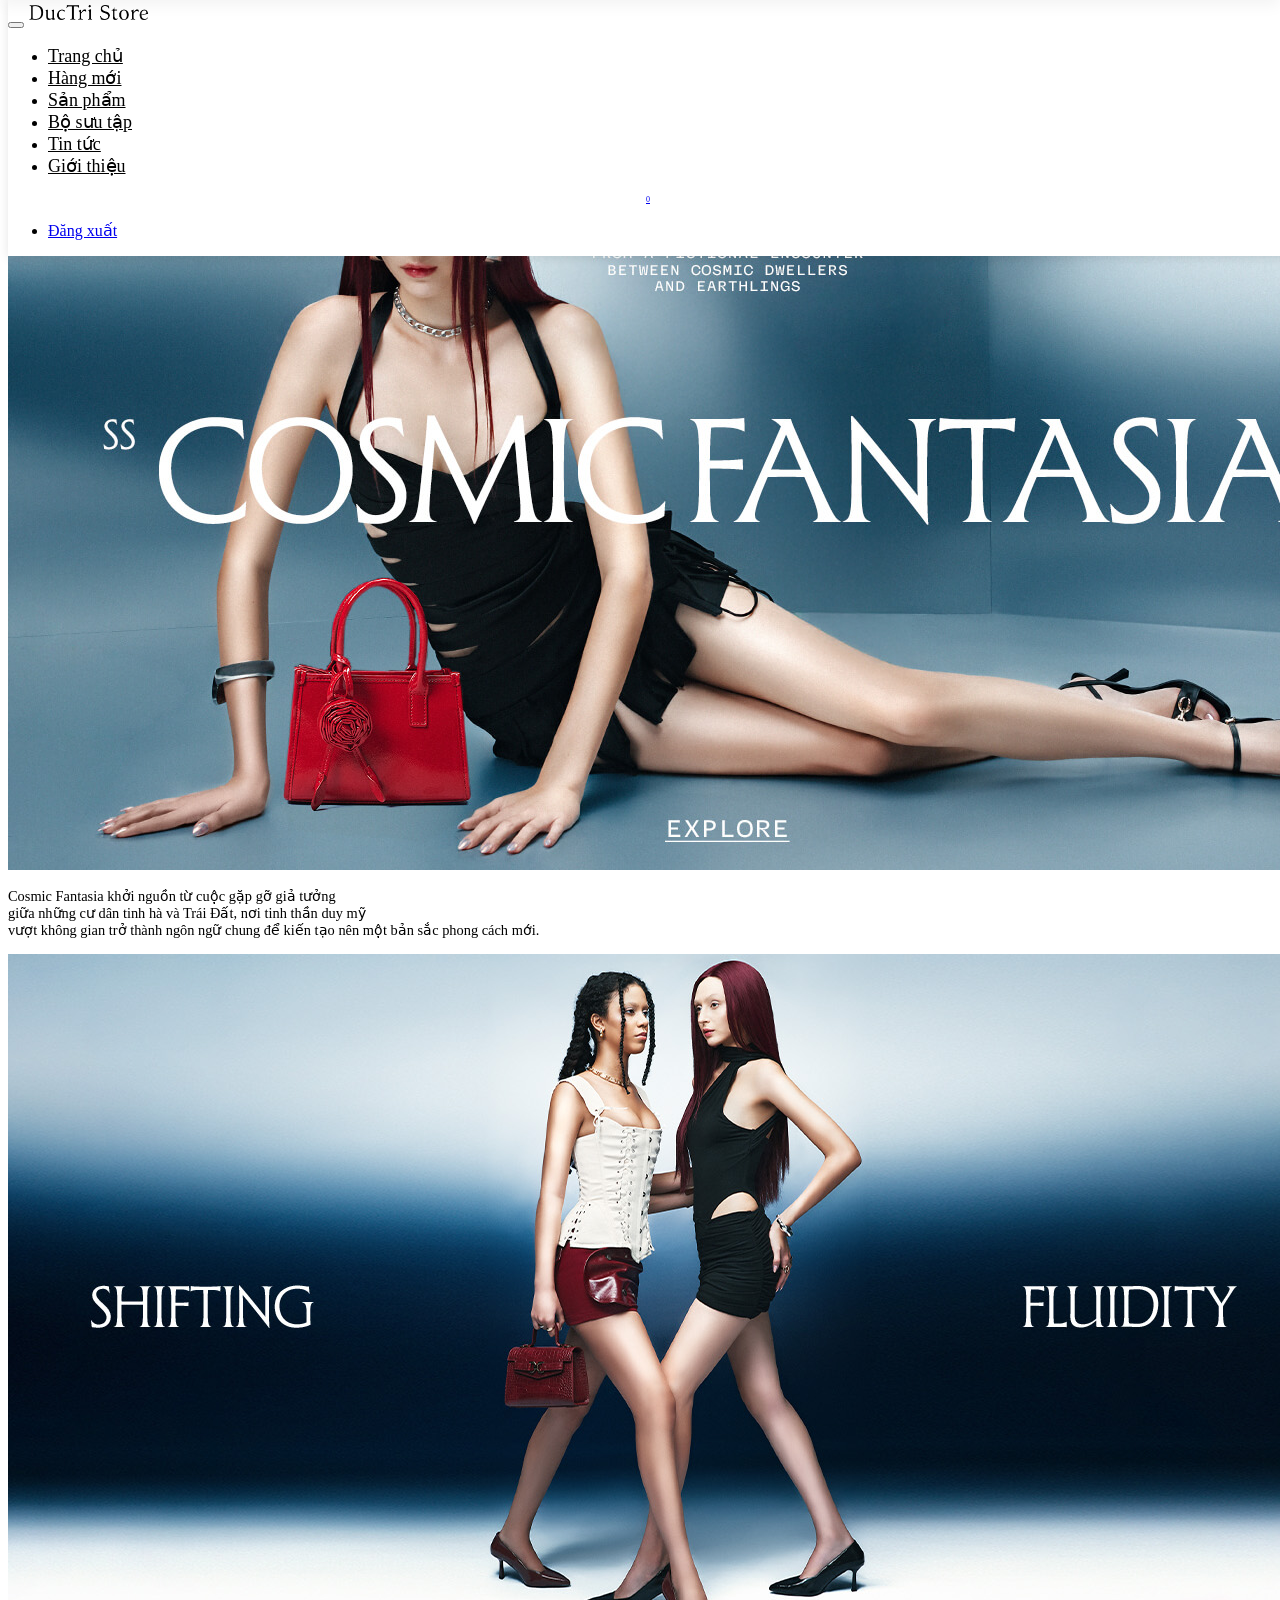
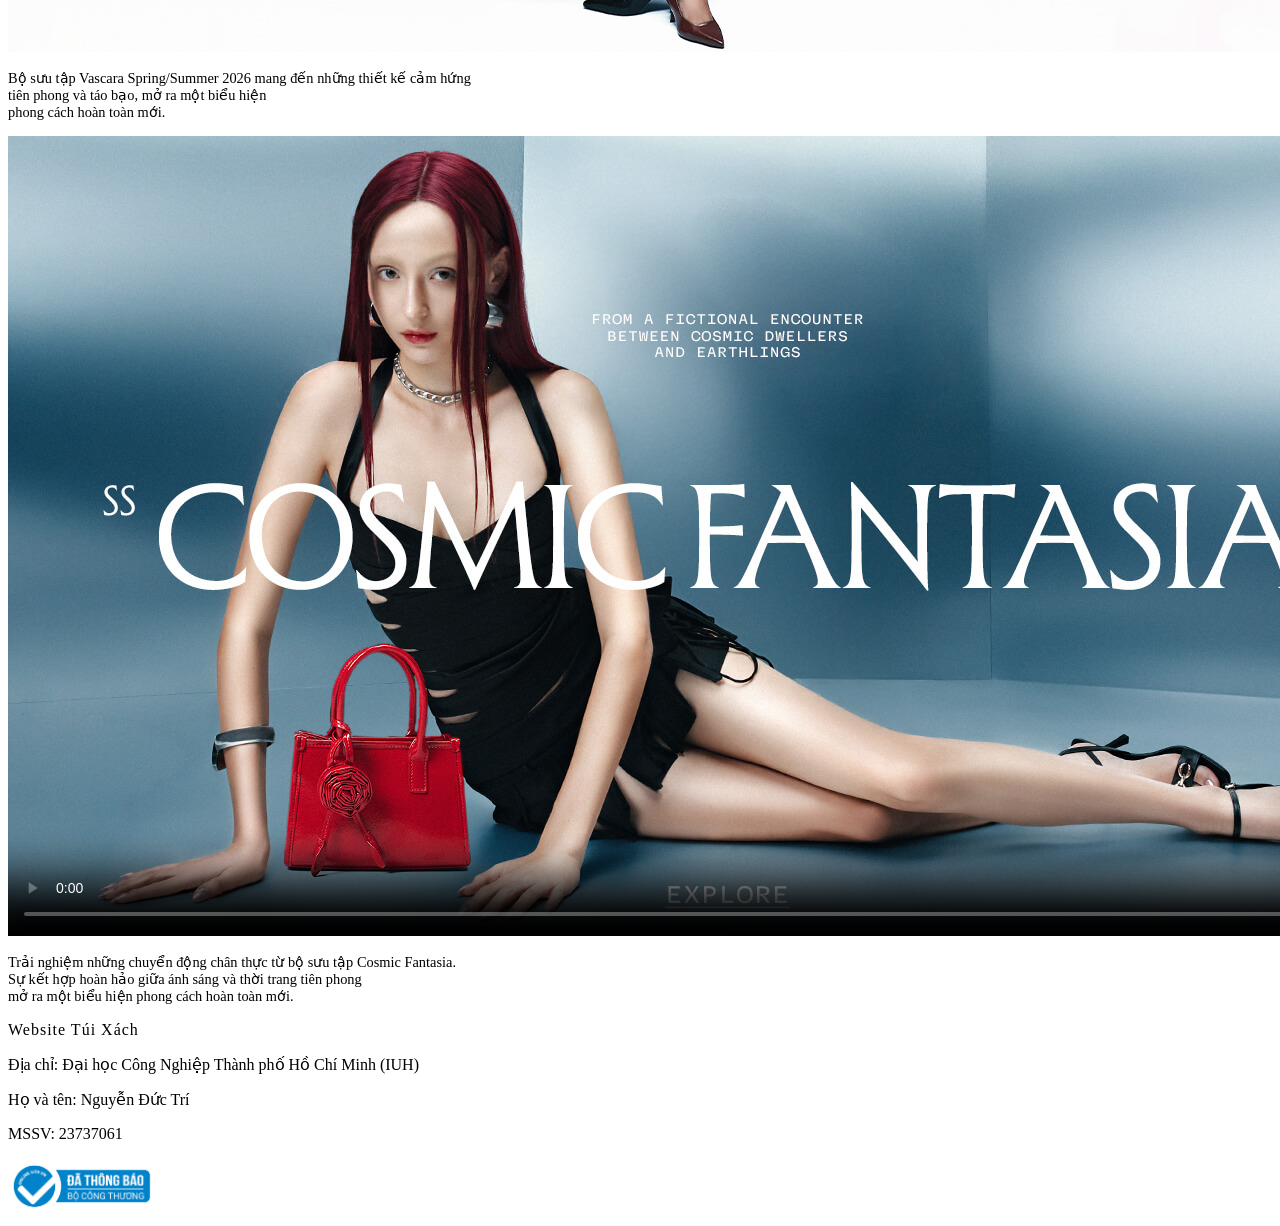
==== html/bo-suu-tap.html @ 7b3cdda2 "Add files via upload" ====
<!DOCTYPE html>
<html lang="vi">

<head>
    <meta charset="UTF-8">
    <meta name="viewport" content="width=device-width, initial-scale=1.0">
    <title>Bộ sưu tập | DucTri</title>
    <link rel="stylesheet" href="../css/bootstrap.min.css">
    <link rel="stylesheet" href="../css/style.css">
    <link rel="stylesheet" href="../css/bootstrap-icons.css">
</head>

<body>

    <!-- HEADER -->
    <header>
        <nav class="navbar navbar-expand-lg navbar-light bg-white user-select-none">
            <div class="container-fluid px-5">
                <button class="navbar-toggler border-0 shadow-none" type="button" data-bs-toggle="collapse" data-bs-target="#navbarNav">
                    <i class="bi bi-list text-dark" style="font-size: 1.5rem;"></i>
                </button>
                <!-- LOGO -->
                <a class="navbar-brand" href="../index.html">
                    <img src="../img/logo-DucTriStore.png" alt="Logo" height="25">
                </a>

                <div class="collapse navbar-collapse" id="navbarNav">
                    <ul class="navbar-nav mx-auto">
                        <li class="nav-item"><a class="nav-link" href="../index.html">Trang chủ</a></li>
                        <li class="nav-item"><a class="nav-link " href="hang-moi.html">Hàng mới</a></li>
                        <li class="nav-item"><a class="nav-link" href="san-pham.html">Sản phẩm</a></li>
                        <li class="nav-item"><a class="nav-link" href="bo-suu-tap.html">Bộ sưu tập</a></li>
                        <li class="nav-item"><a class="nav-link" href="tin-tuc.html">Tin tức</a></li>
                        <li class="nav-item"><a class="nav-link" href="gioi-thieu.html">Giới thiệu</a></li>
                    </ul>
                </div>

                <!-- TÌM KIẾM -->
                <div class="d-flex align-items-center">
                    <a href="javascript:void(0)" id="btnOpenSearch" class="me-3 text-dark text-decoration-none">
                        <i class="bi bi-search" style="font-size: 1.2rem;"></i>
                    </a>

                    <a href="gio-hang.html" class="position-relative me-3 text-dark text-decoration-none">
                        <i class="bi bi-bag" style="font-size: 1.2rem;"></i>
                        <span class="position-absolute translate-middle badge rounded-pill bg-dark cart-badge cart-count-badge" style="font-size: 0.6rem;">0</span>
                    </a>

                    <span class=" d-flex align-items-center">
                        <a href="dang-nhap.html" class="auth-login-link text-dark text-decoration-none" title="Đăng nhập">
                            <i class="bi bi-person" style="font-size: 1.4rem;"></i>
                        </a>
                        <div class="auth-logged-in d-none dropdown">
                            <a href="#" class="text-dark text-decoration-none d-flex align-items-center dropdown-toggle" 
                            id="userDropdown" data-bs-toggle="dropdown" style="cursor: pointer;">
                                <i class="bi bi-person-fill" style="font-size: 1.4rem;"></i>
                                <span class="auth-user-name small text-dark ms-1 me-1"></span>
                            </a>
                            <ul class="dropdown-menu dropdown-menu-end shadow border-0 ">
                                <li>
                                    <a href="#" class="dropdown-item small auth-logout-btn text-danger">
                                        <i class="bi bi-power me-2"></i>Đăng xuất
                                    </a>
                                </li>
                            </ul>
                        </div>
                    </span>
                </div>
            </div>
        </nav>
    </header>

    <div class="search-container" id="searchDropdown">
        <div class="container-fluid px-5 py-5">
            <div class="row align-items-center pb-3">
                <div class="col-10 ps-5">
                    <div class="position-relative"> 
                        <div class="input-group">
                            <span class="input-group-text bg-light border-0">
                                <i class="bi bi-search text-dark text-secondary user-select-none"></i>
                            </span>
                            <input type="text" id="inputSearch" class="form-control border-0 shadow-none bg-light py-2" placeholder="Bạn muốn tìm gì hôm nay?">
                        </div>

                        <div id="searchResults" class="list-group shadow border-0" 
                            style="display: none; position: absolute; top: 100%; left: 0; right: 0; z-index: 1050; max-height: 400px; overflow-y: auto; background: white;">
                        </div>
                    </div>
                </div>
                <div class="col-2">
                    <button type="button" class="btn border-0 shadow-none ps-0" id="btnCloseSearch">Đóng</button>
                </div>
            </div>

            <div class="row mt-5">
                <div class="col-md-3 px-5">
                    <p class="text-secondary small text-uppercase fw-bold mb-3">Tìm kiếm phổ biến</p>
                    <ul class="list-unstyled">
                        <li class="mb-2"><a href="#" class="text-decoration-none text-dark small">Ưu đãi Coupon 100K</a></li>
                        <li class="mb-2"><a href="#" class="text-decoration-none text-dark small">Top Bán Chạy Dịp Tết</a></li>
                        <li class="mb-2"><a href="#" class="text-decoration-none text-dark small">Sale Tết lên tới 50%</a></li>
                    </ul>
                </div>
                <div class="col-md-9">
                    <p class="text-secondary small text-uppercase fw-bold mb-3">Xu hướng nổi bật</p>
                    <div class="row g-3">
                        <div class="col-md-3">
                            <img src="../img/spotlight-1.jpg" class="img-fluid mb-2" alt="Trend">
                            <p class="small text-center">New Year Trending Picks</p>
                        </div>
                        <div class="col-md-3">
                            <img src="../img/spotlight-2.jpg" class="img-fluid mb-2" alt="Trend">
                            <p class="small text-center">Best Deal Săn Tết</p>
                        </div>
                    </div>
                </div>
            </div>
        </div>
    </div>

    <div class="search-overlay" id="searchOverlay"></div>

    <!-- MAIN -->
    <main class="container-fluid px-0">
        <section id="mainBanner" class="px-3 px-md-5 ">
            
            <div class="banner-container d-flex justify-content-center">
                <img src="../img/banner-2.jpg" alt="Cosmic Fantasia" class="w-100">
            </div>

            <div class="text-center mt-3 d-flex justify-content-center">
                <div class="description-wrapper" style="max-width: 800px;">
                    <p class="description-text small text-secondary mb-0" style="font-size: 0.9rem;">
                        Cosmic Fantasia khởi nguồn từ cuộc gặp gỡ giả tưởng<br>
                        giữa những cư dân tinh hà và Trái Đất, nơi tinh thần duy mỹ<br>
                        vượt không gian trở thành ngôn ngữ chung để kiến tạo nên một bản sắc phong cách mới.
                    </p>
                </div>
            </div>

            <div class="container-fluid px-0 text-center mt-3">
                <div class="position-relative d-inline-block w-100">
                    <img src="../img/banner-6.jpg" alt="Collection Banner" class="img-fluid w-100">
                </div>

                <div class="text-center mt-3 d-flex justify-content-center">
                    <div class="description-wrapper" style="max-width: 800px;">
                        <p class="small text-secondary mb-0" style="font-size: 0.9rem;">
                            Bộ sưu tập Vascara Spring/Summer 2026 mang đến những thiết kế cảm hứng<br>
                            tiên phong và táo bạo, mở ra một biểu hiện<br>
                            phong cách hoàn toàn mới.
                        </p>
                    </div>
                </div>
            </div>

            <div class="container-fluid px-0 text-center mt-3">
                <div class="d-flex justify-content-center">
                    <div class="video-wrapper" style="max-width: 800px; width: 100%;">
                        <video muted loop playsinline controls 
                            poster="../img/banner-2.jpg" 
                            class="w-100 shadow-sm rounded" 
                            style="object-fit: cover;">
                            <source src="../img/banner-video.mp4" type="video/mp4">
                        </video>
                    </div>
                </div>

                <div class="text-center mt-3 mb-3 d-flex justify-content-center">
                    <div class="description-wrapper" style="max-width: 800px;">
                        <p class="small text-secondary mb-0" style="font-size: 0.9rem;">
                            Trải nghiệm những chuyển động chân thực từ bộ sưu tập Cosmic Fantasia.<br>
                            Sự kết hợp hoàn hảo giữa ánh sáng và thời trang tiên phong<br>
                            mở ra một biểu hiện phong cách hoàn toàn mới.
                        </p>
                    </div>
                </div>
            </div>



        </section>
    </main>

    <!-- FOOTER -->
    <footer class="py-4 bg-white border-top">
        <div class="container-fluid px-5">
            <div class="d-flex justify-content-between align-items-center">
                <div>
                    <p class="mb-1 fw-bold text-uppercase" style="letter-spacing: 1px;">Website Túi Xách</p>
                    <p class="small text-secondary mb-0">Địa chỉ: Đại học Công Nghiệp Thành phố Hồ Chí Minh (IUH)</p>
                    <p class="small text-secondary mb-0">Họ và tên: Nguyễn Đức Trí</p>
                    <p class="small text-secondary mb-0">MSSV: 23737061</p>
                </div>

                <div>
                    <img src="../img/logo-chung-nhan.png" alt="Đã thông báo Bộ Công Thương" height="55">
                </div>
            </div>
        </div>
    </footer>

    <script src="../js/jquery-4.0.0.min.js"></script>
    <script src="../js/bootstrap.bundle.min.js"></script>
    <script src="../js/auth.js"></script>
    <script src="../js/cart.js"></script>
    <script src="../js/data.js"></script>
    <script src="../js/script.js"></script>
</body>

</html>
---- css/style.css ----
/* ========== VASCARA - STYLES ========== */
/* Header & Nav */
.navbar-nav .nav-link {
    color: black !important;
    /* Bắt buộc chữ trên menu có màu đen */
    font-size: large;
    /* Kích thước chữ menu mức lớn */
    margin-right: 20px;
    /* Khoảng cách giữa các mục menu là 20px */
}

.cart-badge {
    top: 5px !important;
    /* Vị trí số thông báo cách mép trên icon 5px */
    right: -15px;
    /* Vị trí số thông báo lệch về bên phải 15px */
    font-size: 8px !important;
    /* Chữ số trong vòng tròn siêu nhỏ (8px) */
    padding: 1.5px 3.5px !important;
    /* Khoảng đệm trong vòng tròn số */
    display: flex;
    /* Sử dụng flexbox để căn giữa số */
    align-items: center;
    /* Căn giữa số theo chiều dọc */
    justify-content: center;
    /* Căn giữa số theo chiều ngang */
}

.custom-banner img {
    cursor: pointer;
    /* Hiện hình bàn tay khi rê chuột vào ảnh banner */
}

main {
    margin-top: 70px;
    /* Đẩy nội dung xuống để không bị header che mất */
}

header {
    position: fixed;
    /* Cố định header ở đỉnh màn hình khi cuộn trang */
    top: 0;
    /* Dán sát mép trên */
    width: 100%;
    /* Header kéo dài hết chiều ngang */
    z-index: 1000;
    /* Đảm bảo header luôn nằm đè lên các thành phần khác */
    transition: transform 0.2s ease-in-out;
    /* Hiệu ứng trượt mượt khi ẩn/hiện header */
    box-shadow: 0 2px 10px rgba(0, 0, 0, 0.1);
    /* Tạo bóng đổ nhẹ dưới chân header */
    background-color: #fff;
    /* Nền màu trắng */
}

.header-hidden {
    transform: translateY(-100%);
}


/* ========== PRODUCTS ========== */

.product-img-hover {
    cursor: pointer;
    /* Hiện bàn tay khi rê chuột vào vùng sản phẩm */
}

.product-img-hover .img-secondary {
    opacity: 0;
    /* Mặc định ẩn tấm ảnh thứ 2 */
    transition: opacity 0.2s ease-in-out;
    /* Hiệu ứng hiện ảnh mượt trong 0.2 giây */
    z-index: 2;
    /* Nằm trên tấm ảnh chính */
}

.product-img-hover:hover .img-secondary {
    opacity: 1;
    /* Hiện ảnh thứ 2 lên khi di chuột vào */
}


/* ========== SEARCH ========== */

.search-container {
    position: fixed;
    top: 0;
    left: 0;
    width: 100%;
    background-color: #fff;
    z-index: 2000;
    /* Đảm bảo nằm trên cùng */
    transform: translateY(-100%);
    /* Giấu lên phía trên */
    transition: transform 0.4s cubic-bezier(0.4, 0, 0.2, 1);
    /* Hiệu ứng trượt mượt */
    box-shadow: 0 5px 15px rgba(0, 0, 0, 0.05);
}

.search-container.active {
    transform: translateY(0);
}

.search-overlay {
    position: fixed;
    top: 0;
    left: 0;
    width: 100%;
    height: 100%;
    background: rgba(0, 0, 0, 0.5);
    z-index: 1999;
    opacity: 0;
    visibility: hidden;
    transition: 0.3s;
}

.search-overlay.active {
    opacity: 1;
    visibility: visible;
}

.search-container input::placeholder {
    color: #ccc;
    font-weight: 300;
}

#btnLoadMore {
    letter-spacing: 1px;
    transition: 0.3s;
}

.product-name {
    line-height: 1.2;
}

.product-price {
    font-size: 0.9rem;
    color: #333;
}


/* ========== AUTH PAGE ========== */

.auth-tab-login.nav-link,
.auth-tab-register.nav-link {
    border: none !important;
    border-bottom: 2px solid transparent !important;
    color: #999;
}

.auth-tab-login.nav-link.active,
.auth-tab-register.nav-link.active {
    border-bottom-color: #000 !important;
    color: #000;
    font-weight: 600;
}


/* Icon mật khẩu - căn giữa ô input */

.auth-password-wrap {
    position: relative;
}

.auth-password-wrap .form-control {
    padding-right: 40px;
}

.auth-password-wrap .btn-toggle-pwd {
    position: absolute;
    right: 10px;
    top: 50%;
    transform: translateY(-50%);
    padding: 4px 8px;
}


/* ========== CART ========== */

.cart-img-wrapper {
    width: 70px;
    height: 90px;
    overflow: hidden;
    background: #f8f8f8;
}

.cart-img-wrapper img {
    width: 100%;
    height: 100%;
    object-fit: cover;
}

.quantity-group {
    width: fit-content;
    margin: 0 auto;
}

.input-qty:focus {
    box-shadow: none;
}

.product-name-cart {
    font-size: 0.9rem;
}

.italic {
    font-style: italic;
}


/* ========== LIGHTBOX ========== */

.lightbox-overlay {
    position: fixed;
    top: 0;
    left: 0;
    width: 100%;
    height: 100%;
    background: rgba(0, 0, 0, 0.95);
    z-index: 3000;
    display: flex;
    align-items: center;
    justify-content: center;
    opacity: 0;
    visibility: hidden;
    transition: opacity 0.3s, visibility 0.3s;
}

.lightbox-overlay.active {
    opacity: 1;
    visibility: visible;
}

.lightbox-content {
    max-width: 90%;
    max-height: 90%;
    display: flex;
    align-items: center;
    justify-content: center;
}

.lightbox-content img {
    max-width: 100%;
    max-height: 90vh;
    object-fit: contain;
}

.lightbox-close {
    position: absolute;
    top: 20px;
    right: 25px;
    background: transparent;
    border: none;
    color: #fff;
    font-size: 1.8rem;
    cursor: pointer;
    padding: 8px;
    z-index: 3010;
    transition: opacity 0.2s;
}

.lightbox-close:hover {
    opacity: 0.7;
}

.lightbox-prev,
.lightbox-next {
    position: absolute;
    top: 50%;
    transform: translateY(-50%);
    background: rgba(255, 255, 255, 0.2);
    border: none;
    color: #fff;
    font-size: 2.5rem;
    width: 50px;
    height: 50px;
    border-radius: 50%;
    cursor: pointer;
    display: flex;
    align-items: center;
    justify-content: center;
    z-index: 3010;
    transition: background 0.2s;
}

.lightbox-prev:hover,
.lightbox-next:hover {
    background: rgba(255, 255, 255, 0.35);
}

.lightbox-prev {
    left: 20px;
}

.lightbox-next {
    right: 20px;
}

#khu-vuc-hinh-anh img.lightbox-trigger {
    cursor: pointer;
}

/* ========== CUSTOM BORDER INPUTS ========== */

/* 1. Các ô nhập liệu ở trang đăng nhập/đăng ký */
#tabLogin .form-control, 
#tabRegister .form-control {
    border: 1px solid #ddd !important;   /* Viền xám mờ mặc định */
    border-radius: 0;                   /* Nếu muốn vuông vức giống Vascara */
}

/* 2. Khi nhấn vào để gõ (Focus) */
#tabLogin .form-control:focus, 
#tabRegister .form-control:focus {
    border-color: #000 !important;       /* Viền chuyển sang màu đen */
}
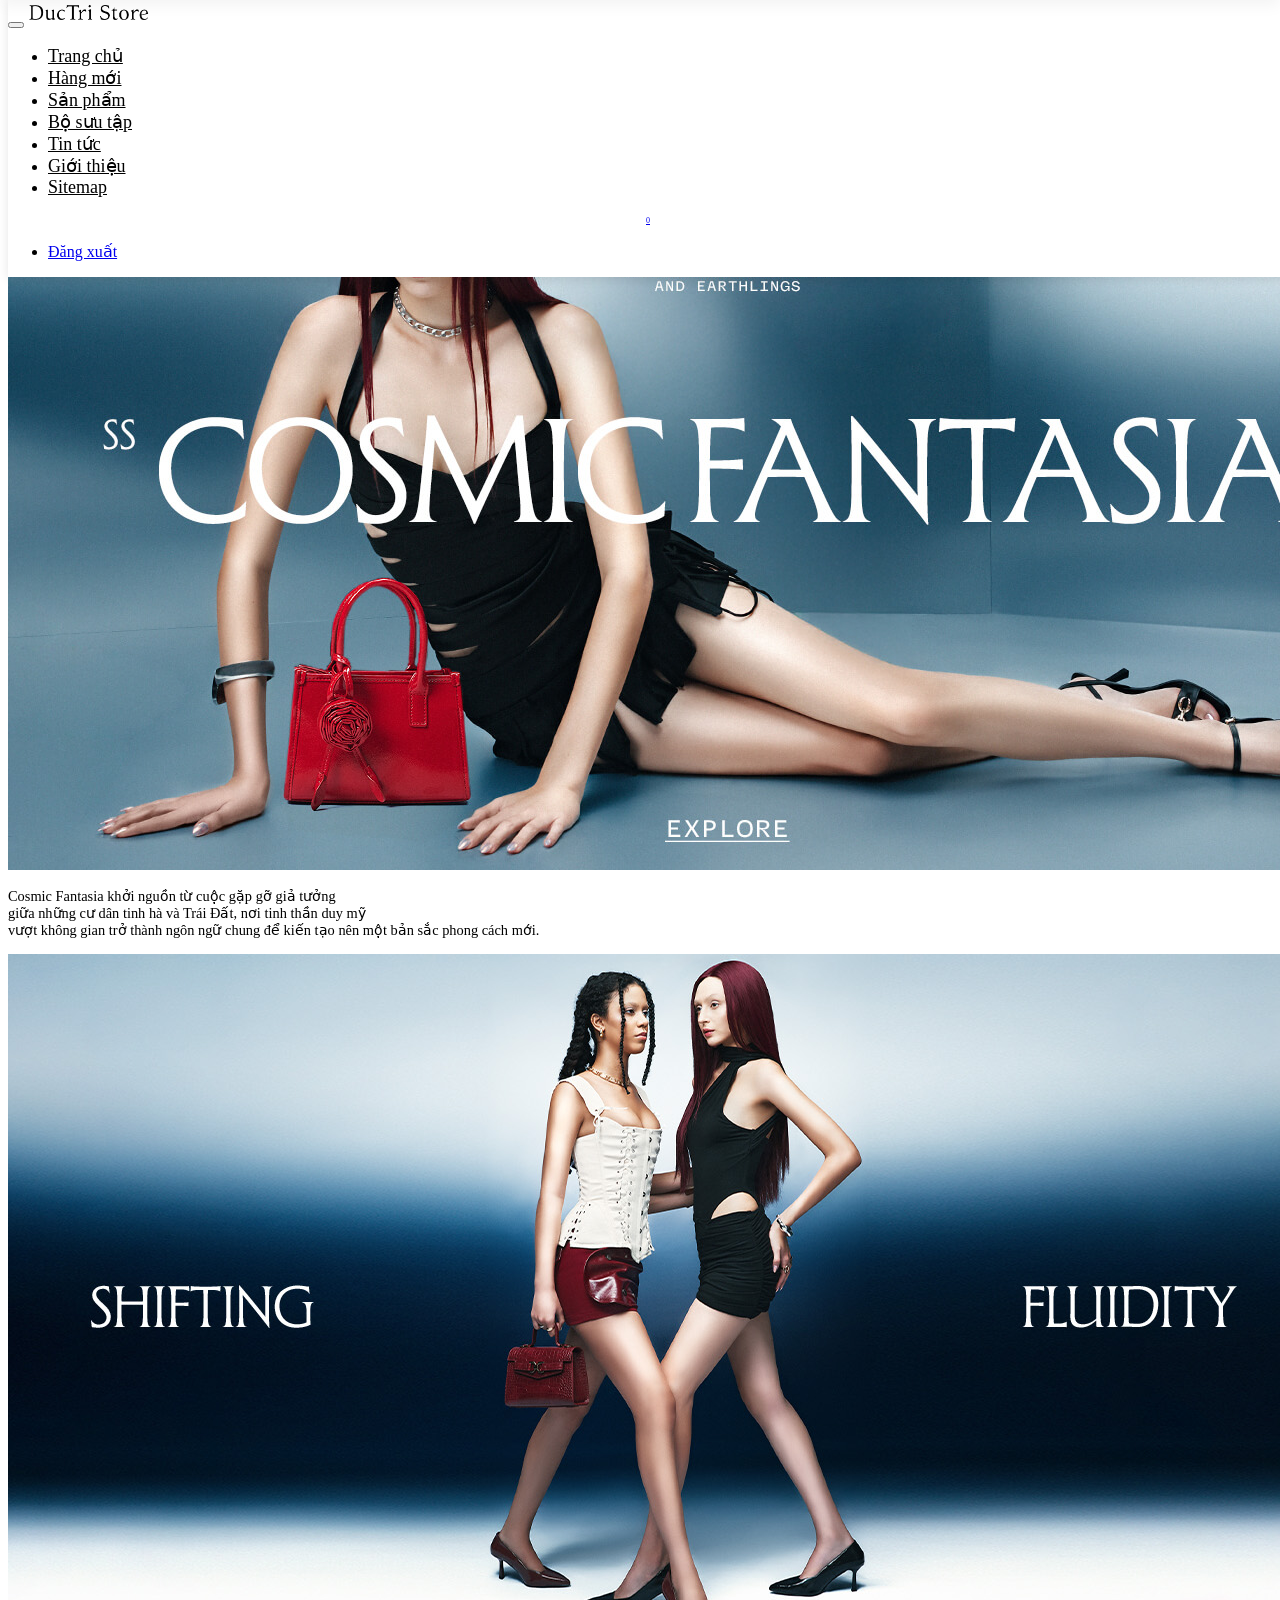
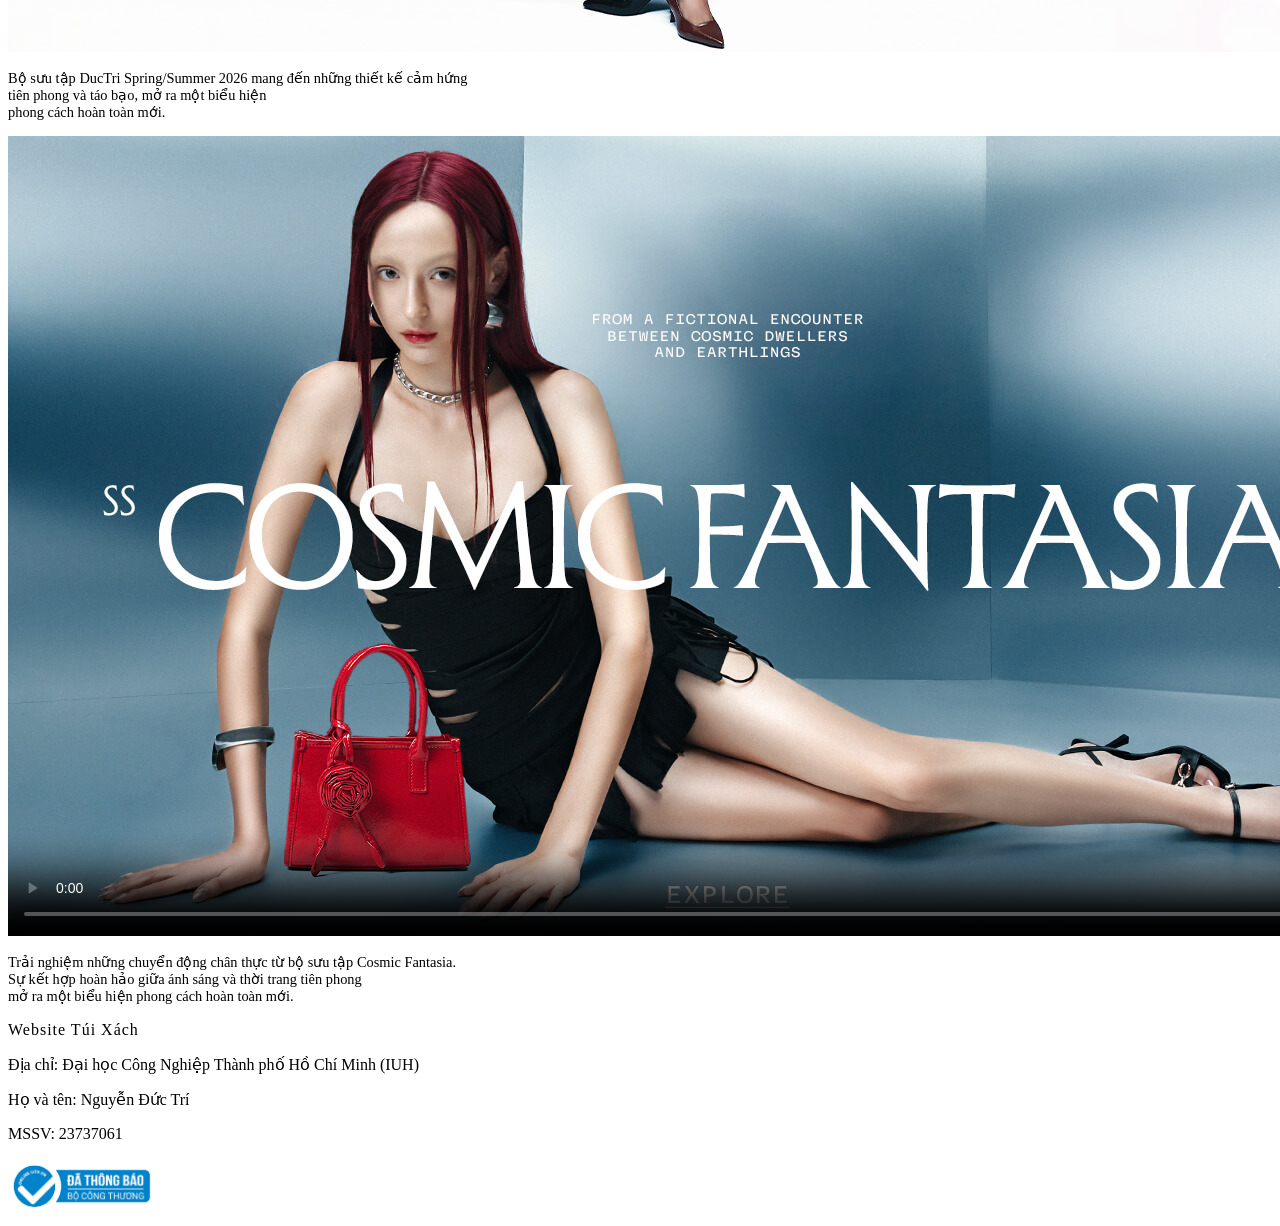
==== commit e16e3155: "Add files via upload" ====
--- a/html/bo-suu-tap.html
+++ b/html/bo-suu-tap.html
@@ -5,9 +5,14 @@
     <meta charset="UTF-8">
     <meta name="viewport" content="width=device-width, initial-scale=1.0">
     <title>Bộ sưu tập | DucTri</title>
+
     <link rel="stylesheet" href="../css/bootstrap.min.css">
     <link rel="stylesheet" href="../css/style.css">
     <link rel="stylesheet" href="../css/bootstrap-icons.css">
+    
+    <script src="../js/jquery-4.0.0.min.js"></script>
+    <script src="../js/bootstrap.bundle.min.js"></script>
+    <script src="../js/main.js"></script>
 </head>
 
 <body>
@@ -19,7 +24,7 @@
                 <button class="navbar-toggler border-0 shadow-none" type="button" data-bs-toggle="collapse" data-bs-target="#navbarNav">
                     <i class="bi bi-list text-dark" style="font-size: 1.5rem;"></i>
                 </button>
-                <!-- LOGO -->
+
                 <a class="navbar-brand" href="../index.html">
                     <img src="../img/logo-DucTriStore.png" alt="Logo" height="25">
                 </a>
@@ -35,7 +40,6 @@
                     </ul>
                 </div>
 
-                <!-- TÌM KIẾM -->
                 <div class="d-flex align-items-center">
                     <a href="javascript:void(0)" id="btnOpenSearch" class="me-3 text-dark text-decoration-none">
                         <i class="bi bi-search" style="font-size: 1.2rem;"></i>
@@ -146,7 +150,7 @@
                 <div class="text-center mt-3 d-flex justify-content-center">
                     <div class="description-wrapper" style="max-width: 800px;">
                         <p class="small text-secondary mb-0" style="font-size: 0.9rem;">
-                            Bộ sưu tập Vascara Spring/Summer 2026 mang đến những thiết kế cảm hứng<br>
+                            Bộ sưu tập DucTri Spring/Summer 2026 mang đến những thiết kế cảm hứng<br>
                             tiên phong và táo bạo, mở ra một biểu hiện<br>
                             phong cách hoàn toàn mới.
                         </p>
@@ -199,13 +203,6 @@
             </div>
         </div>
     </footer>
-
-    <script src="../js/jquery-4.0.0.min.js"></script>
-    <script src="../js/bootstrap.bundle.min.js"></script>
-    <script src="../js/auth.js"></script>
-    <script src="../js/cart.js"></script>
-    <script src="../js/data.js"></script>
-    <script src="../js/script.js"></script>
 </body>
 
 </html>
--- a/css/style.css
+++ b/css/style.css
@@ -1,87 +1,71 @@
-/* ========== VASCARA - STYLES ========== */
-/* Header & Nav */
 .navbar-nav .nav-link {
     color: black !important;
-    /* Bắt buộc chữ trên menu có màu đen */
     font-size: large;
-    /* Kích thước chữ menu mức lớn */
     margin-right: 20px;
-    /* Khoảng cách giữa các mục menu là 20px */
 }
 
 .cart-badge {
     top: 5px !important;
-    /* Vị trí số thông báo cách mép trên icon 5px */
     right: -15px;
-    /* Vị trí số thông báo lệch về bên phải 15px */
     font-size: 8px !important;
-    /* Chữ số trong vòng tròn siêu nhỏ (8px) */
     padding: 1.5px 3.5px !important;
-    /* Khoảng đệm trong vòng tròn số */
-    display: flex;
-    /* Sử dụng flexbox để căn giữa số */
-    align-items: center;
-    /* Căn giữa số theo chiều dọc */
-    justify-content: center;
-    /* Căn giữa số theo chiều ngang */
-}
-
-.custom-banner img {
-    cursor: pointer;
-    /* Hiện hình bàn tay khi rê chuột vào ảnh banner */
+    display: flex;
+    align-items: center;
+    justify-content: center;
+}
+
+header {
+    position: fixed;
+    top: 0;
+    width: 100%;
+    z-index: 1000;
+    transition: transform 0.2s ease-in-out;
+    box-shadow: 0 2px 10px rgba(0, 0, 0, 0.1);
+    background-color: #fff;
+}
+
+.header-hidden {
+    transform: translateY(-100%);
 }
 
 main {
     margin-top: 70px;
-    /* Đẩy nội dung xuống để không bị header che mất */
-}
-
-header {
-    position: fixed;
-    /* Cố định header ở đỉnh màn hình khi cuộn trang */
-    top: 0;
-    /* Dán sát mép trên */
-    width: 100%;
-    /* Header kéo dài hết chiều ngang */
-    z-index: 1000;
-    /* Đảm bảo header luôn nằm đè lên các thành phần khác */
-    transition: transform 0.2s ease-in-out;
-    /* Hiệu ứng trượt mượt khi ẩn/hiện header */
-    box-shadow: 0 2px 10px rgba(0, 0, 0, 0.1);
-    /* Tạo bóng đổ nhẹ dưới chân header */
-    background-color: #fff;
-    /* Nền màu trắng */
-}
-
-.header-hidden {
-    transform: translateY(-100%);
-}
-
-
-/* ========== PRODUCTS ========== */
-
+}
+
+.custom-banner img {
+    cursor: pointer;
+}
+
+/* PRODUCTS */
 .product-img-hover {
     cursor: pointer;
-    /* Hiện bàn tay khi rê chuột vào vùng sản phẩm */
 }
 
 .product-img-hover .img-secondary {
     opacity: 0;
-    /* Mặc định ẩn tấm ảnh thứ 2 */
     transition: opacity 0.2s ease-in-out;
-    /* Hiệu ứng hiện ảnh mượt trong 0.2 giây */
     z-index: 2;
-    /* Nằm trên tấm ảnh chính */
 }
 
 .product-img-hover:hover .img-secondary {
     opacity: 1;
-    /* Hiện ảnh thứ 2 lên khi di chuột vào */
-}
-
-
-/* ========== SEARCH ========== */
-
+}
+
+.product-name {
+    line-height: 1.2;
+}
+
+.product-price {
+    font-size: 0.9rem;
+    color: #333;
+}
+
+#btnLoadMore {
+    letter-spacing: 1px;
+    transition: 0.3s;
+}
+
+/* SEARCH */
 .search-container {
     position: fixed;
     top: 0;
@@ -89,11 +73,8 @@
     width: 100%;
     background-color: #fff;
     z-index: 2000;
-    /* Đảm bảo nằm trên cùng */
     transform: translateY(-100%);
-    /* Giấu lên phía trên */
     transition: transform 0.4s cubic-bezier(0.4, 0, 0.2, 1);
-    /* Hiệu ứng trượt mượt */
     box-shadow: 0 5px 15px rgba(0, 0, 0, 0.05);
 }
 
@@ -124,23 +105,7 @@
     font-weight: 300;
 }
 
-#btnLoadMore {
-    letter-spacing: 1px;
-    transition: 0.3s;
-}
-
-.product-name {
-    line-height: 1.2;
-}
-
-.product-price {
-    font-size: 0.9rem;
-    color: #333;
-}
-
-
-/* ========== AUTH PAGE ========== */
-
+/* AUTH PAGE */
 .auth-tab-login.nav-link,
 .auth-tab-register.nav-link {
     border: none !important;
@@ -154,9 +119,6 @@
     color: #000;
     font-weight: 600;
 }
-
-
-/* Icon mật khẩu - căn giữa ô input */
 
 .auth-password-wrap {
     position: relative;
@@ -174,9 +136,18 @@
     padding: 4px 8px;
 }
 
-
-/* ========== CART ========== */
-
+#tabLogin .form-control, 
+#tabRegister .form-control {
+    border: 1px solid #ddd !important;
+    border-radius: 0;
+}
+
+#tabLogin .form-control:focus, 
+#tabRegister .form-control:focus {
+    border-color: #000 !important;
+}
+
+/* CART */
 .cart-img-wrapper {
     width: 70px;
     height: 90px;
@@ -207,9 +178,7 @@
     font-style: italic;
 }
 
-
-/* ========== LIGHTBOX ========== */
-
+/* LIGHTBOX */
 .lightbox-overlay {
     position: fixed;
     top: 0;
@@ -257,10 +226,6 @@
     padding: 8px;
     z-index: 3010;
     transition: opacity 0.2s;
-}
-
-.lightbox-close:hover {
-    opacity: 0.7;
 }
 
 .lightbox-prev,
@@ -298,19 +263,4 @@
 
 #khu-vuc-hinh-anh img.lightbox-trigger {
     cursor: pointer;
-}
-
-/* ========== CUSTOM BORDER INPUTS ========== */
-
-/* 1. Các ô nhập liệu ở trang đăng nhập/đăng ký */
-#tabLogin .form-control, 
-#tabRegister .form-control {
-    border: 1px solid #ddd !important;   /* Viền xám mờ mặc định */
-    border-radius: 0;                   /* Nếu muốn vuông vức giống Vascara */
-}
-
-/* 2. Khi nhấn vào để gõ (Focus) */
-#tabLogin .form-control:focus, 
-#tabRegister .form-control:focus {
-    border-color: #000 !important;       /* Viền chuyển sang màu đen */
 }
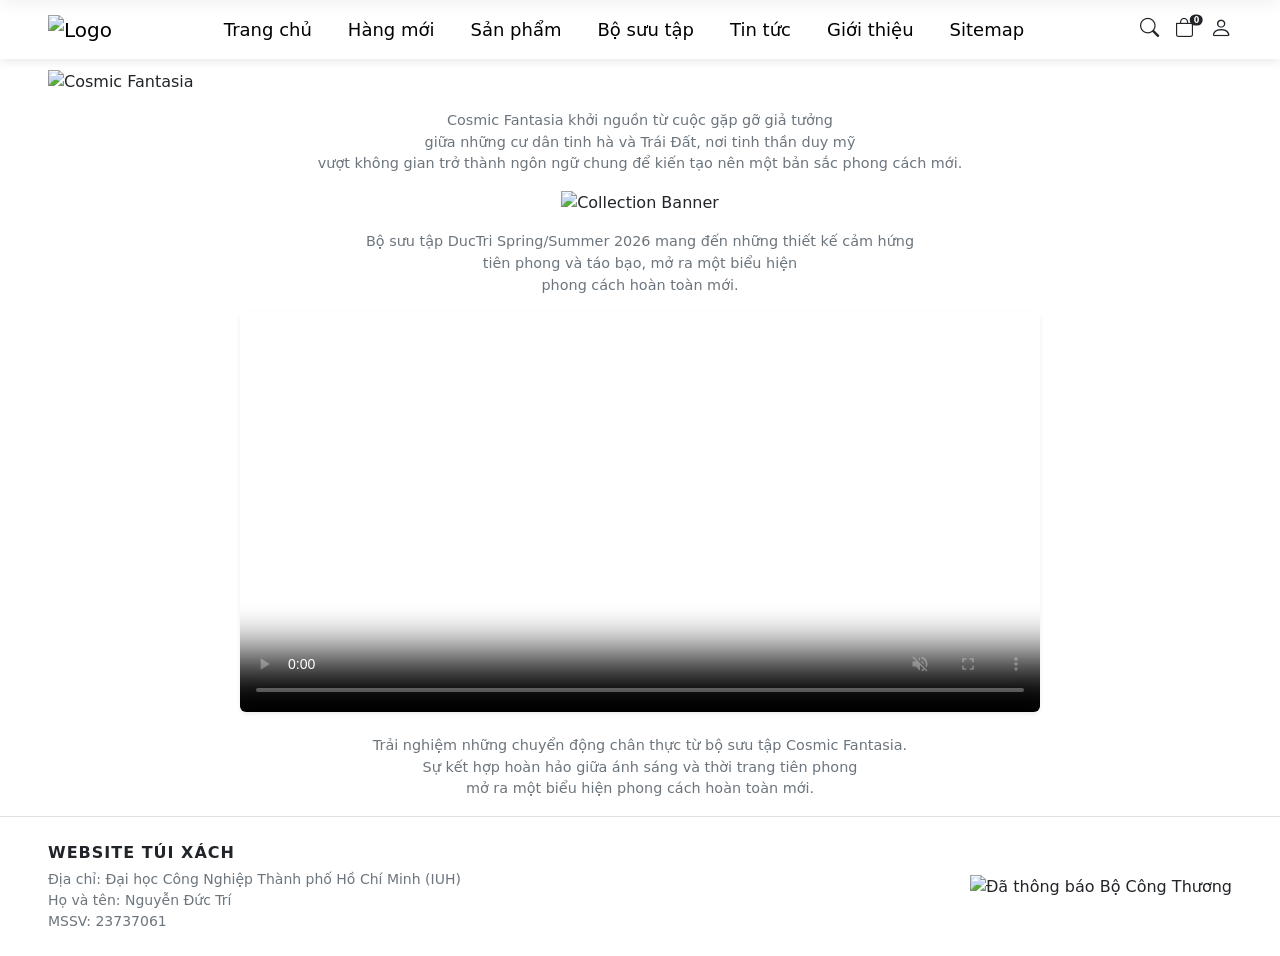
==== commit 22e26fa9: "Add files via upload" ====
--- a/html/bo-suu-tap.html
+++ b/html/bo-suu-tap.html
@@ -1,4 +1,4 @@
-<!DOCTYPE html>
+﻿<!DOCTYPE html>
 <html lang="vi">
 
 <head>
@@ -19,6 +19,7 @@
 
     <!-- HEADER -->
     <header>
+        <!-- NAV -->
         <nav class="navbar navbar-expand-lg navbar-light bg-white user-select-none">
             <div class="container-fluid px-5">
                 <button class="navbar-toggler border-0 shadow-none" type="button" data-bs-toggle="collapse" data-bs-target="#navbarNav">
@@ -26,7 +27,7 @@
                 </button>
 
                 <a class="navbar-brand" href="../index.html">
-                    <img src="../img/logo-DucTriStore.png" alt="Logo" height="25">
+                    <img src="../img/anh-015.png" alt="Logo" height="25">
                 </a>
 
                 <div class="collapse navbar-collapse" id="navbarNav">
@@ -109,11 +110,11 @@
                     <p class="text-secondary small text-uppercase fw-bold mb-3">Xu hướng nổi bật</p>
                     <div class="row g-3">
                         <div class="col-md-3">
-                            <img src="../img/spotlight-1.jpg" class="img-fluid mb-2" alt="Trend">
+                            <img src="../img/anh-016.jpg" class="img-fluid mb-2" alt="Trend">
                             <p class="small text-center">New Year Trending Picks</p>
                         </div>
                         <div class="col-md-3">
-                            <img src="../img/spotlight-2.jpg" class="img-fluid mb-2" alt="Trend">
+                            <img src="../img/anh-017.jpg" class="img-fluid mb-2" alt="Trend">
                             <p class="small text-center">Best Deal Săn Tết</p>
                         </div>
                     </div>
@@ -129,7 +130,7 @@
         <section id="mainBanner" class="px-3 px-md-5 ">
             
             <div class="banner-container d-flex justify-content-center">
-                <img src="../img/banner-2.jpg" alt="Cosmic Fantasia" class="w-100">
+                <img src="../img/anh-003.jpg" alt="Cosmic Fantasia" class="w-100">
             </div>
 
             <div class="text-center mt-3 d-flex justify-content-center">
@@ -144,7 +145,7 @@
 
             <div class="container-fluid px-0 text-center mt-3">
                 <div class="position-relative d-inline-block w-100">
-                    <img src="../img/banner-6.jpg" alt="Collection Banner" class="img-fluid w-100">
+                    <img src="../img/anh-007.jpg" alt="Collection Banner" class="img-fluid w-100">
                 </div>
 
                 <div class="text-center mt-3 d-flex justify-content-center">
@@ -162,7 +163,7 @@
                 <div class="d-flex justify-content-center">
                     <div class="video-wrapper" style="max-width: 800px; width: 100%;">
                         <video muted loop playsinline controls 
-                            poster="../img/banner-2.jpg" 
+                            poster="../img/anh-003.jpg" 
                             class="w-100 shadow-sm rounded" 
                             style="object-fit: cover;">
                             <source src="../img/banner-video.mp4" type="video/mp4">
@@ -198,11 +199,11 @@
                 </div>
 
                 <div>
-                    <img src="../img/logo-chung-nhan.png" alt="Đã thông báo Bộ Công Thương" height="55">
+                    <img src="../img/anh-014.png" alt="Đã thông báo Bộ Công Thương" height="55">
                 </div>
             </div>
         </div>
     </footer>
 </body>
 
-</html>+</html>
--- a/css/style.css
+++ b/css/style.css
@@ -1,3 +1,4 @@
+﻿/* NAV */
 .navbar-nav .nav-link {
     color: black !important;
     font-size: large;
@@ -14,6 +15,7 @@
     justify-content: center;
 }
 
+/* HEADER */
 header {
     position: fixed;
     top: 0;
@@ -28,6 +30,7 @@
     transform: translateY(-100%);
 }
 
+/* MAIN */
 main {
     margin-top: 70px;
 }
@@ -36,7 +39,7 @@
     cursor: pointer;
 }
 
-/* PRODUCTS */
+/* PRODUCT */
 .product-img-hover {
     cursor: pointer;
 }
@@ -105,7 +108,7 @@
     font-weight: 300;
 }
 
-/* AUTH PAGE */
+/* FORM */
 .auth-tab-login.nav-link,
 .auth-tab-register.nav-link {
     border: none !important;
@@ -176,6 +179,11 @@
 
 .italic {
     font-style: italic;
+}
+
+/* FOOTER */
+footer {
+    background-color: #fff;
 }
 
 /* LIGHTBOX */
@@ -263,4 +271,4 @@
 
 #khu-vuc-hinh-anh img.lightbox-trigger {
     cursor: pointer;
-}+}
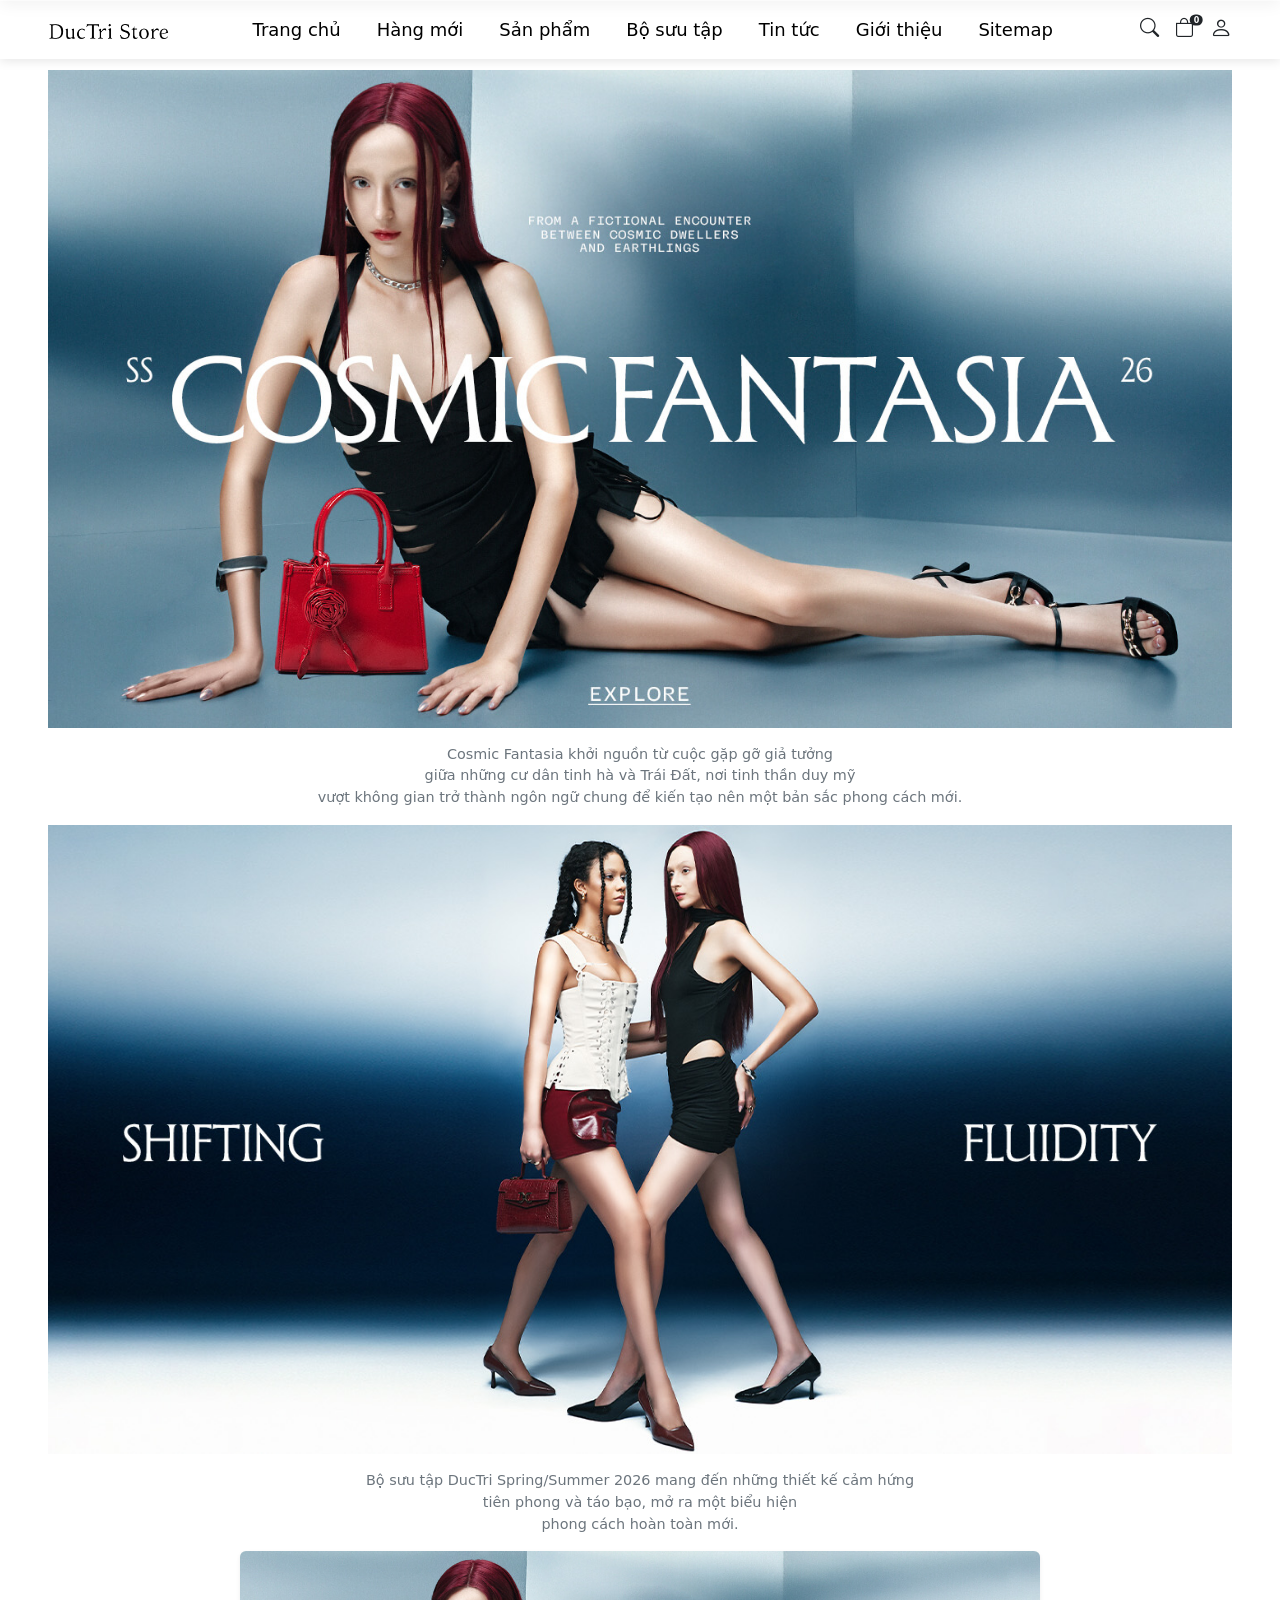
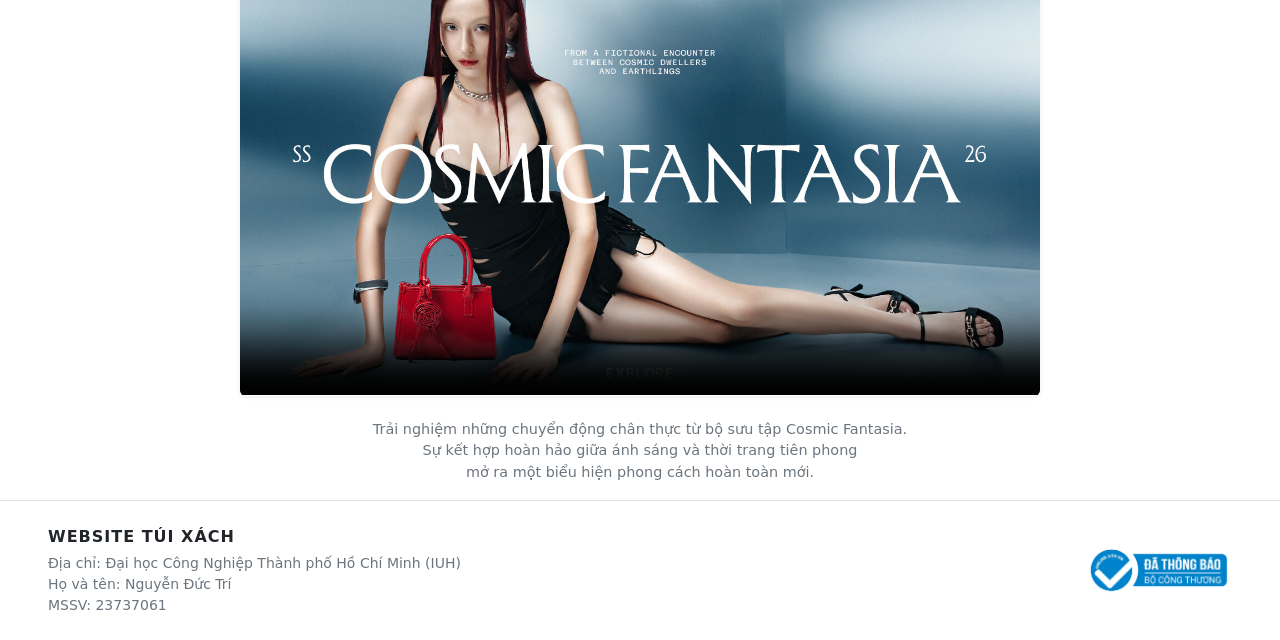
==== commit b485eb43: "Add files via upload" ====
--- a/html/bo-suu-tap.html
+++ b/html/bo-suu-tap.html
@@ -38,6 +38,7 @@
                         <li class="nav-item"><a class="nav-link" href="bo-suu-tap.html">Bộ sưu tập</a></li>
                         <li class="nav-item"><a class="nav-link" href="tin-tuc.html">Tin tức</a></li>
                         <li class="nav-item"><a class="nav-link" href="gioi-thieu.html">Giới thiệu</a></li>
+                        <li class="nav-item"><a class="nav-link" href="sitemap.html">Sitemap</a></li>
                     </ul>
                 </div>
 
